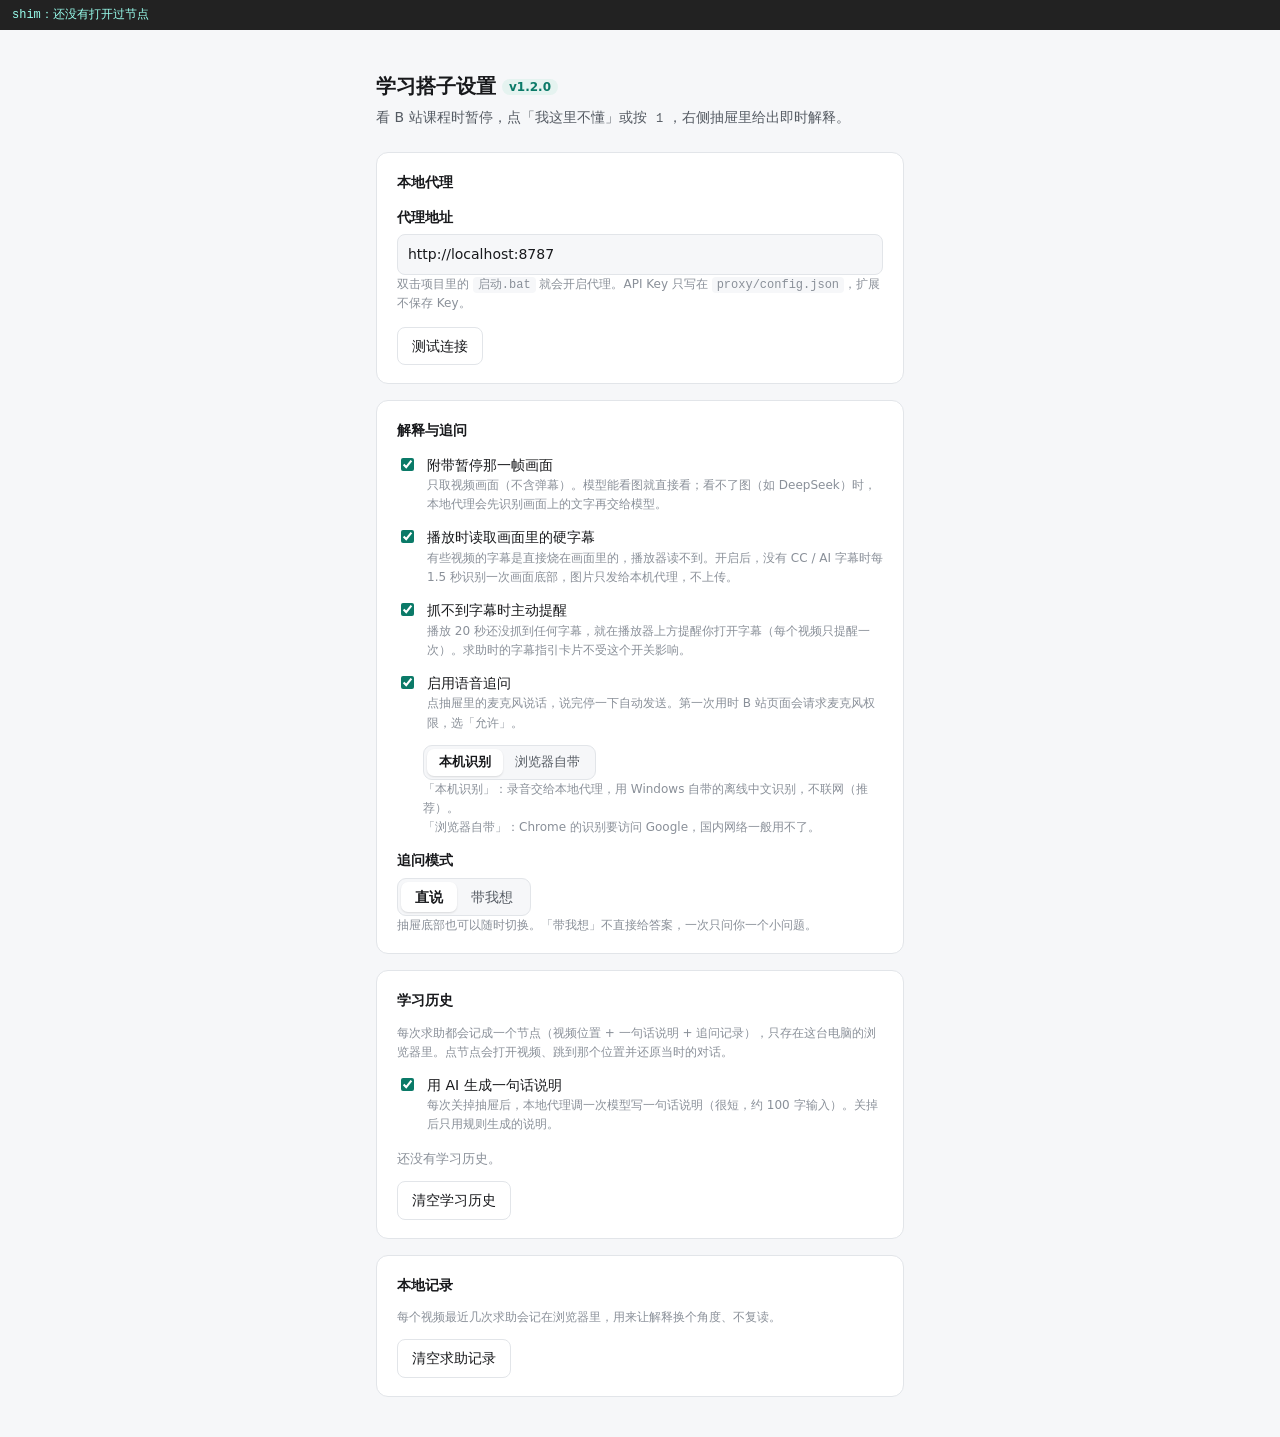
==== dev/options-page.html @ 6634e7b8 "v1.2：语音改本机识别、无字幕醒目指引、历史节点回溯 依据知识库 v1.2.md（1 个 bug + 2 条建议），方案见 docs/v1.2-方案.md。  - 修复无法语音输入：Chrome 识" ====
<!doctype html>
<html lang="zh-CN">
<head>
<meta charset="utf-8">
<title>设置页自测</title>
<!--
  设置页自测：用一个 chrome.* shim 加载真实的 extension/options.html + history.js + options.js。
  python -m http.server 8790 --bind 127.0.0.1 后打开 http://localhost:8790/dev/options-page.html
  - 存储：和 dev/test-page.html 共用 localStorage 里的 lb_harness_store，所以在模拟播放页上产生的历史这里也能看到；
    地址加 ?seed=1 会再放进两个「B 站视频」的示例节点（BV 号 + 分P + 番剧），用来测跳转链接。
  - 点节点：不会真的打开新标签页，而是把要打开的地址和 pendingRestore 显示在页面顶部。
-->
<style>
  #shimbar { position: sticky; top: 0; z-index: 9; padding: 6px 12px; background: #222; color: #9fe; font: 12px/1.5 monospace; white-space: pre-wrap; }
</style>
</head>
<body>
<div id="shimbar">shim：还没有打开过节点</div>
<script>
(() => {
  const PERSIST_KEY = 'lb_harness_store';
  let store = {};
  try { store = JSON.parse(localStorage.getItem(PERSIST_KEY) || '{}') || {}; } catch (_) {}
  const persist = () => { try { localStorage.setItem(PERSIST_KEY, JSON.stringify(store)); } catch (_) {} };
  const clone = (v) => (v === undefined ? undefined : JSON.parse(JSON.stringify(v)));
  const listeners = [];
  const notify = (changes) => setTimeout(() => listeners.forEach((f) => f(changes, 'local')), 0);
  const done = (cb, v) => { if (typeof cb === 'function') setTimeout(() => cb(v), 0); return Promise.resolve(v); };

  if (new URLSearchParams(location.search).get('seed') === '1') {
    const now = Date.now();
    const node = (id, videoId, t, extra) => ({
      id, videoId, subject: '', t, timestamp: `${String(Math.floor(t / 60)).padStart(2, '0')}:${String(Math.floor(t % 60)).padStart(2, '0')}`,
      createdAt: now - 3600e3 + t * 1000, updatedAt: now - 3600e3 + t * 1000, call2: { text: '示例解释' }, turns: [], rev: 1,
      ruleSummary: '卡在「示例」', ...extra,
    });
    store['hist:BV1ys411472E_p3'] = { videoId: 'BV1ys411472E_p3', subject: '线性代数的本质 P3', updatedAt: now - 60e3, nodes: [
      node('n-bv-1', 'BV1ys411472E_p3', 95, { summary: '矩阵乘法＝依次做两个线性变换', summarySource: 'ai', summaryRev: 1 }),
      node('n-bv-2', 'BV1ys411472E_p3', 312, { turns: [{ q: '为什么顺序不能换', a: '先转再拉和先拉再转结果不同' }], rev: 2, ruleSummary: '卡在「顺序」 · 追问 1 次 · 还没懂' }),
    ] };
    store['hist:ep123456'] = { videoId: 'ep123456', subject: '某番剧课程', updatedAt: now - 7200e3, nodes: [node('n-ep-1', 'ep123456', 61, {})] };
    persist();
  }

  window.chrome = {
    runtime: {
      getManifest: () => ({ version: window.__manifestVersion || '?' }),
      sendMessage: (msg, cb) => done(cb, { ok: false, error: 'shim：设置页自测不连代理' }),
      lastError: null,
    },
    tabs: {
      create: ({ url }) => {
        document.getElementById('shimbar').textContent = `shim：chrome.tabs.create → ${url}\npendingRestore = ${JSON.stringify(store.pendingRestore)}`;
        window.__opened = url;
      },
    },
    storage: {
      onChanged: { addListener: (f) => listeners.push(f) },
      local: {
        get(keys, cb) {
          let out = {};
          if (keys == null) out = clone(store);
          else if (typeof keys === 'string') { if (keys in store) out[keys] = clone(store[keys]); }
          else if (Array.isArray(keys)) keys.forEach((k) => { if (k in store) out[k] = clone(store[k]); });
          else Object.entries(keys).forEach(([k, d]) => { out[k] = k in store ? clone(store[k]) : d; });
          return done(cb, out);
        },
        set(obj, cb) {
          const changes = {};
          for (const [k, v] of Object.entries(obj)) { changes[k] = { oldValue: store[k], newValue: clone(v) }; store[k] = clone(v); }
          persist(); notify(changes);
          return done(cb);
        },
        remove(keys, cb) {
          const changes = {};
          for (const k of [].concat(keys)) { if (k in store) { changes[k] = { oldValue: store[k] }; delete store[k]; } }
          persist(); notify(changes);
          return done(cb);
        },
        getBytesInUse(keys, cb) { return done(cb, JSON.stringify(store).length); },
      },
    },
  };

  const load = (src) => new Promise((resolve, reject) => {
    const s = document.createElement('script');
    s.src = src; s.onload = resolve; s.onerror = () => reject(new Error('加载失败 ' + src));
    document.body.append(s);
  });

  (async () => {
    window.__manifestVersion = (await fetch('../extension/manifest.json').then((r) => r.json())).version;
    const html = await fetch('../extension/options.html').then((r) => r.text());
    const doc = new DOMParser().parseFromString(html, 'text/html');
    doc.querySelectorAll('style').forEach((s) => document.head.append(s));
    doc.querySelectorAll('body script').forEach((s) => s.remove());
    document.body.append(...doc.body.childNodes);
    await load('../extension/history.js');
    await load('../extension/options.js');
  })().catch((e) => { document.getElementById('shimbar').textContent = 'shim 出错：' + e.message; });
})();
</script>
</body>
</html>
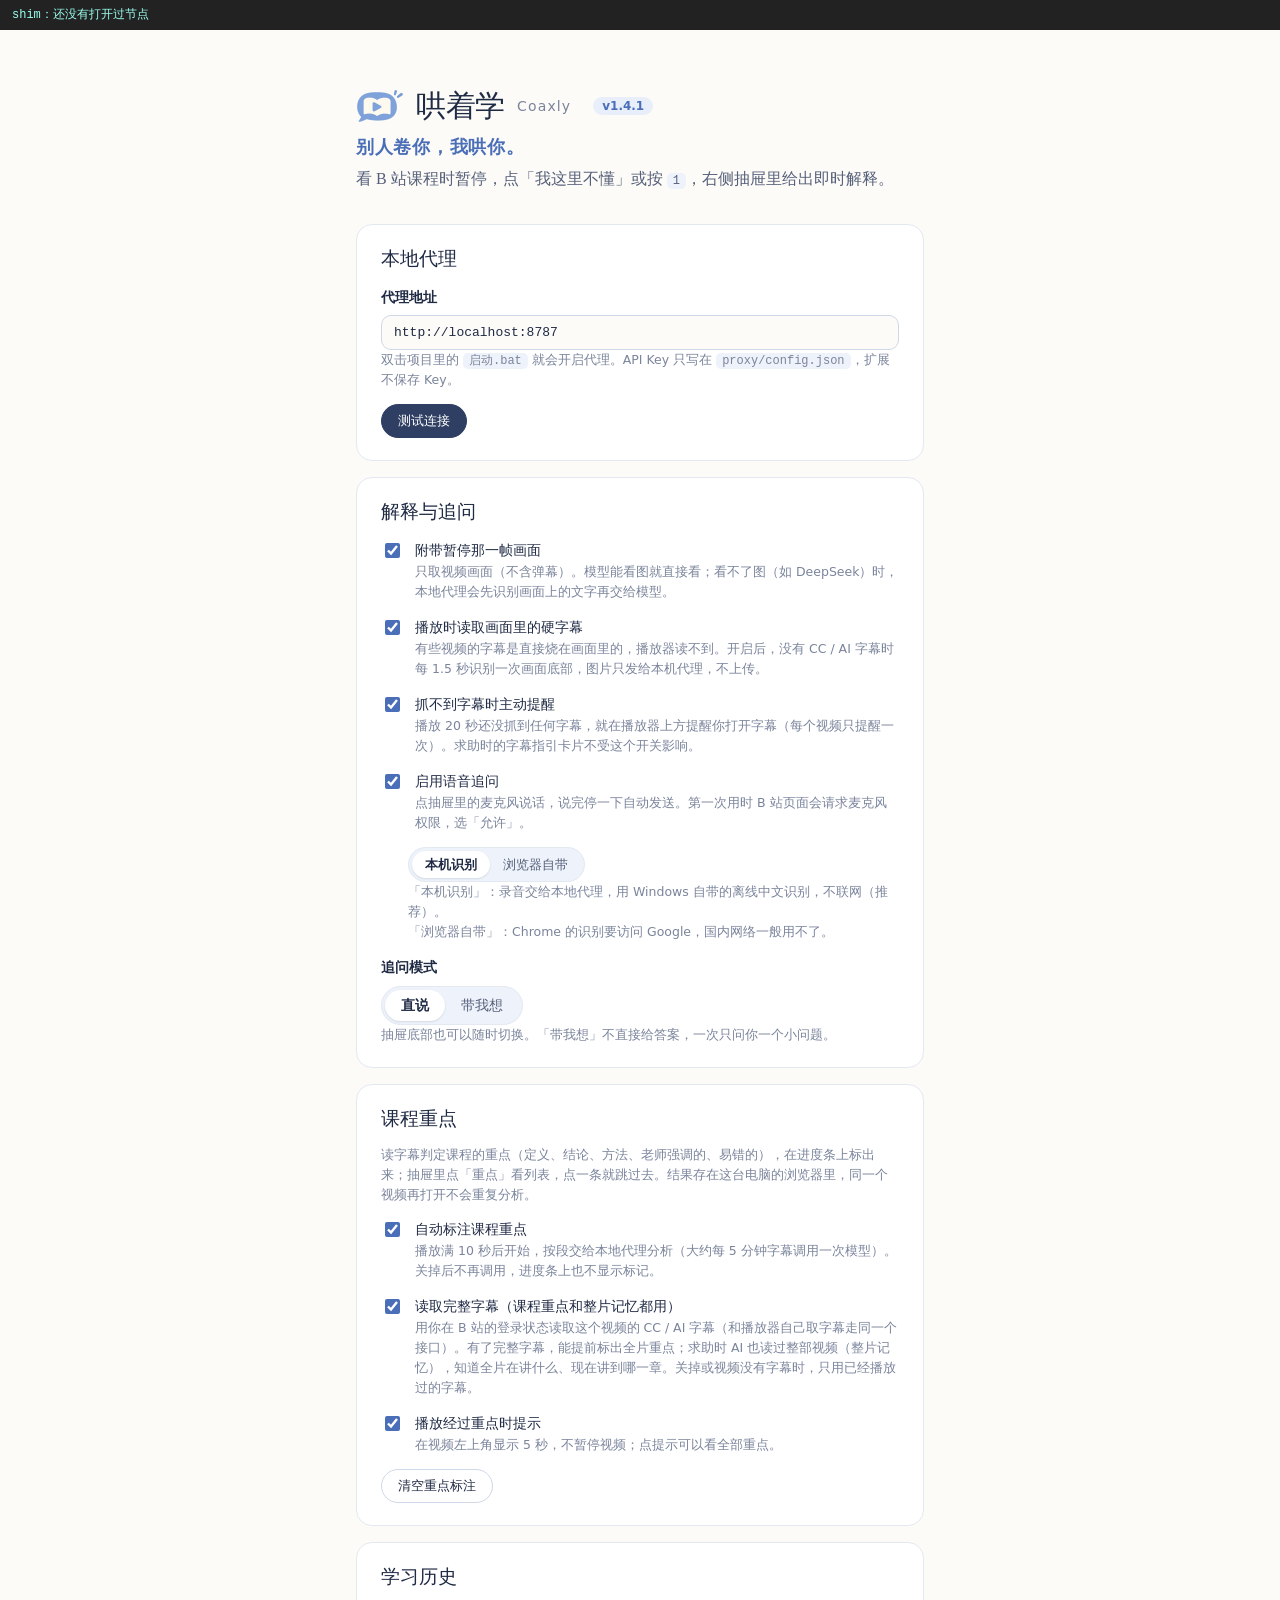
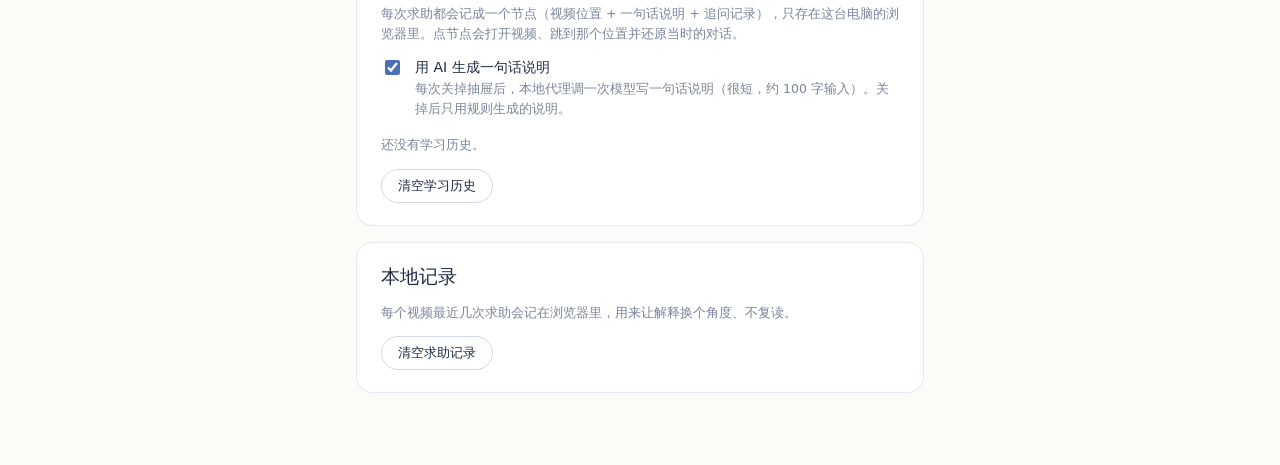
==== commit 7ba04635: "v1.4.1：更名「哄着学 Coaxly」，logo 和 slogan 进界面 - 产品名：学习搭子 / LearnBuddy → 哄着学 / Coaxly；扩展名称「哄着学 Coaxly · B站视" ====
--- a/dev/options-page.html
+++ b/dev/options-page.html
@@ -94,6 +94,8 @@
     const doc = new DOMParser().parseFromString(html, 'text/html');
     doc.querySelectorAll('style').forEach((s) => document.head.append(s));
     doc.querySelectorAll('body script').forEach((s) => s.remove());
+    // 设置页里的相对路径（logo 等）按 extension/ 解析
+    doc.querySelectorAll('img[src]').forEach((i) => { i.src = new URL(i.getAttribute('src'), new URL('../extension/', location.href)).href; });
     document.body.append(...doc.body.childNodes);
     await load('../extension/history.js');
     await load('../extension/options.js');
